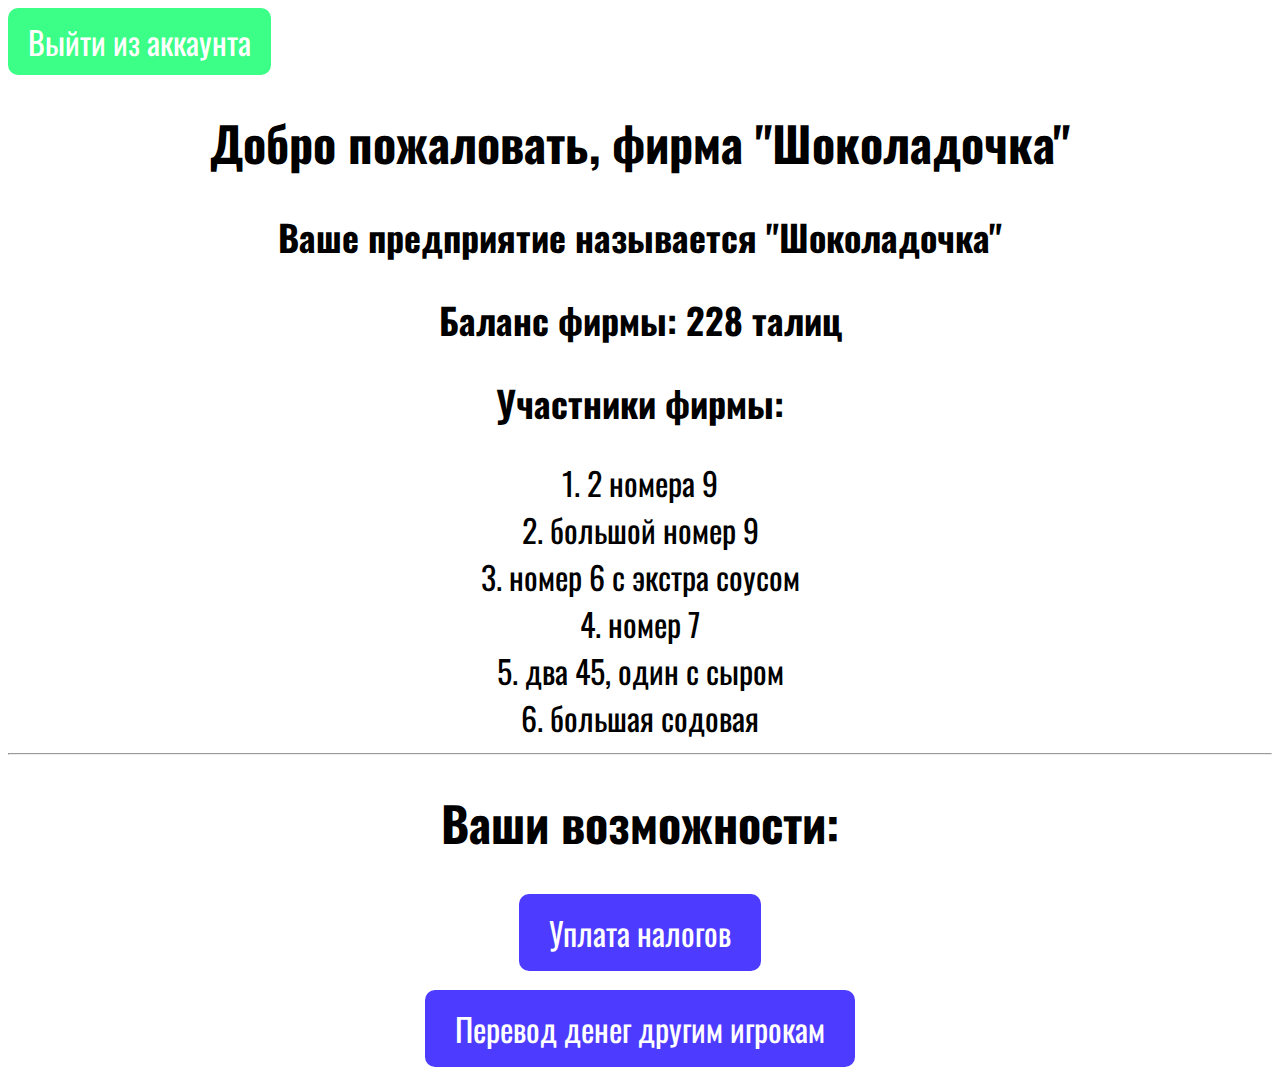
==== firm.html @ 36e72e40 "1" ====
<!DOCTYPE html>
<head>
    <meta charset="UTF-8">
    <link rel="stylesheet" href="style.css">
    <link href="https://fonts.googleapis.com/css2?family=Oswald&display=swap" rel="stylesheet">
    <meta name="viewport" content="width=device-width, initial-scale=1.0">
</head>
<body>
    <button class="exit">Выйти из аккаунта</button>
    <div class="main">
        <div id="info">
            <h1>Добро пожаловать, фирма "Шоколадочка"</h1>
            <h2>Ваше предприятие называется "Шоколадочка"</h2>
            <h2>Баланс фирмы: 228 талиц</h2>
            <h2>Участники фирмы:</h2>
            <li>1. 2 номера 9</li>
            <li>2. большой номер 9</li>
            <li>3. номер 6 с экстра соусом</li>
            <li>4. номер 7</li>
            <li>5. два 45, один с сыром</li>
            <li>6. большая содовая</li>
        </div>
        <hr>
        <h1>Ваши возможности:</h1>
        <div class="btns"></div>
            <button onclick="nalogi()" class="btn-purple">Уплата налогов</button><br>
            <button onclick="perevod()" class="btn-purple">Перевод денег другим игрокам</button><br>
        </div>
    </div>
    <script src="script.js"></script>
</body>
---- style.css ----
input::-webkit-outer-spin-button, /*Выпиливание стрелочек у <input type="number">*/
input::-webkit-inner-spin-button {
    -webkit-appearance: none;
    margin: 0; 
}

body {
    font-size: 1.5rem;
    font-family: 'Oswald', sans-serif;
}

li {
    font-size: 2rem;
}

input { /*Поля*/
    margin-left: auto;
    margin-right: auto;
    display: block;
    width: 50vw;
    height: 2.25rem;
    padding: 0.375rem 0.75rem;
    font-family: inherit;
    font-size: 1rem;
    line-height: 1.5;
    color: #212529;
    background-color: #fff;
    background-clip: padding-box;
    border: 1px solid #bdbdbd;
    border-radius: 10px;
    transition: border-color 0.15s ease-in-out, box-shadow 0.15s ease-in-out;
}

.submit { /*Кнопка авторизации*/
    background-color: #3bff86;
    border: none;
    color: white;
    padding: 10px 20px;
    text-align: center;
    text-decoration: none;
    display: inline-block;
    font-size: 2rem;
    cursor: pointer;
    transition: 0.3s;
    border-radius: 10px;
    margin: 20px;
    font-family: 'Oswald', sans-serif;
}
.submit:hover {
    box-shadow: 0 5px 10px 0 rgba(0, 0, 0, 0.238), 0 17px 50px 0 rgba(0, 0, 0, 0.3);
}
.submit:active {
    transition: none;
    background-color: #30d670cf;
}

.main {
    text-align: center;
}

/*----------Кнопки на странице (кроме кнопок в модалке)----------*/

.exit {
    background-color: #3bff86;
    border: none;
    color: white;
    padding: 10px 20px;
    text-align: center;
    text-decoration: none;
    display: inline-block;
    font-size: 2rem;
    cursor: pointer;
    transition: 0.3s;
    border-radius: 10px;
    font-family: 'Oswald', sans-serif;
}

.exit:hover {
    box-shadow: 0 5px 10px 0 rgba(0, 0, 0, 0.238), 0 17px 50px 0 rgba(0, 0, 0, 0.3);
}

.exit:active {
    transition: none;
    background-color: #30d670cf;
}

.btn-purple { /*Кнопочки*/
    background-color: #4d3bff;
    border: none;
    color: white;
    padding: 15px 30px;
    text-align: center;
    text-decoration: none;
    display: inline-block;
    font-size: 2rem;
    margin: 4px 2px 15px;
    cursor: pointer;
    transition: 0.3s;
    border-radius: 10px;
    font-family: 'Oswald', sans-serif;
}
.btn-purple:hover {
    box-shadow: 0 8px 16px 0 rgba(0, 0, 0, 0.238), 0 17px 50px 0 rgba(0, 0, 0, 0.3);
}
.btn-purple:active {
    transition: none;
    background-color: #4f3bffd1;
}
.btn-orange {
    background-color: #fe9654;
    border: none;
    color: white;
    padding: 10px 20px;
    text-align: center;
    text-decoration: none;
    display: inline-block;
    font-size: 1.5rem;
    margin: 4px 2px 15px;
    cursor: pointer;
    transition: 0.3s;
    border-radius: 10px;
    font-family: 'Oswald', sans-serif;
}
.btn-orange:hover {
    box-shadow: 0 8px 16px 0 rgba(0, 0, 0, 0.238), 0 17px 50px 0 rgba(0, 0, 0, 0.3);
}
.btn-orange:active {
    transition: none;
    background-color: #fe9554d1;
}
.btn-orange:disabled {
    cursor: not-allowed;
    background-color: #fe945280;
    box-shadow: none;
}

/*----------Модальное окошечко---------*/

.modal,
.pin_modal { /*Анимация появления модалки*/
    animation: 1s show ease;
}
@keyframes show {
    from { opacity: 0; }
    to { opacity: 1; }
}
.modal-overlay {
    position: fixed;
    top: 0;
    left: 0;
    bottom: 0;
    right: 0;
    background: rgba(0, 0, 0, .3);
}
.modal-window { /*Содержание модального окна*/
    width: 80vw;
    border-radius: 10px;
    background: #fff;
    margin: 20vh auto;
    text-align: center;
}

.modal-header {
    padding: 5px 10px;
}
.modal-title {
    font-size: 2rem;
    margin-left: auto;
    margin-right: auto;
    margin-bottom: 3vh;
}
.modal-body input {
    margin-bottom: 2vh;
}
/* .modal-submit,
.modal-cancel {
    background-color: #fe9654;
    border: none;
    color: white;
    padding: 10px 20px;
    text-align: center;
    text-decoration: none;
    display: inline-block;
    font-size: 1.5rem;
    margin: 4px 2px 15px;
    cursor: pointer;
    transition: 0.3s;
    border-radius: 10px;
    font-family: 'Oswald', sans-serif;
}
.modal-submit:hover,
.modal-cancel:hover {
    box-shadow: 0 8px 16px 0 rgba(0, 0, 0, 0.238), 0 17px 50px 0 rgba(0, 0, 0, 0.3);
}
.modal-submit:active,
.modal-cancel:active {
    transition: none;
    background-color: #fe9554d1;
}
.modal-submit:disabled {
    cursor: not-allowed;
    background-color: #fe945280;
    box-shadow: none;
} */

.modal-nalogi { /*Статус налогов*/
    background-color: #fe9654;
    border: none;
    color: white;
    padding: 7px 14px;
    text-align: center;
    text-decoration: none;
    display: inline-block;
    margin: 4px 2px 15px;
    border-radius: 10px;
}
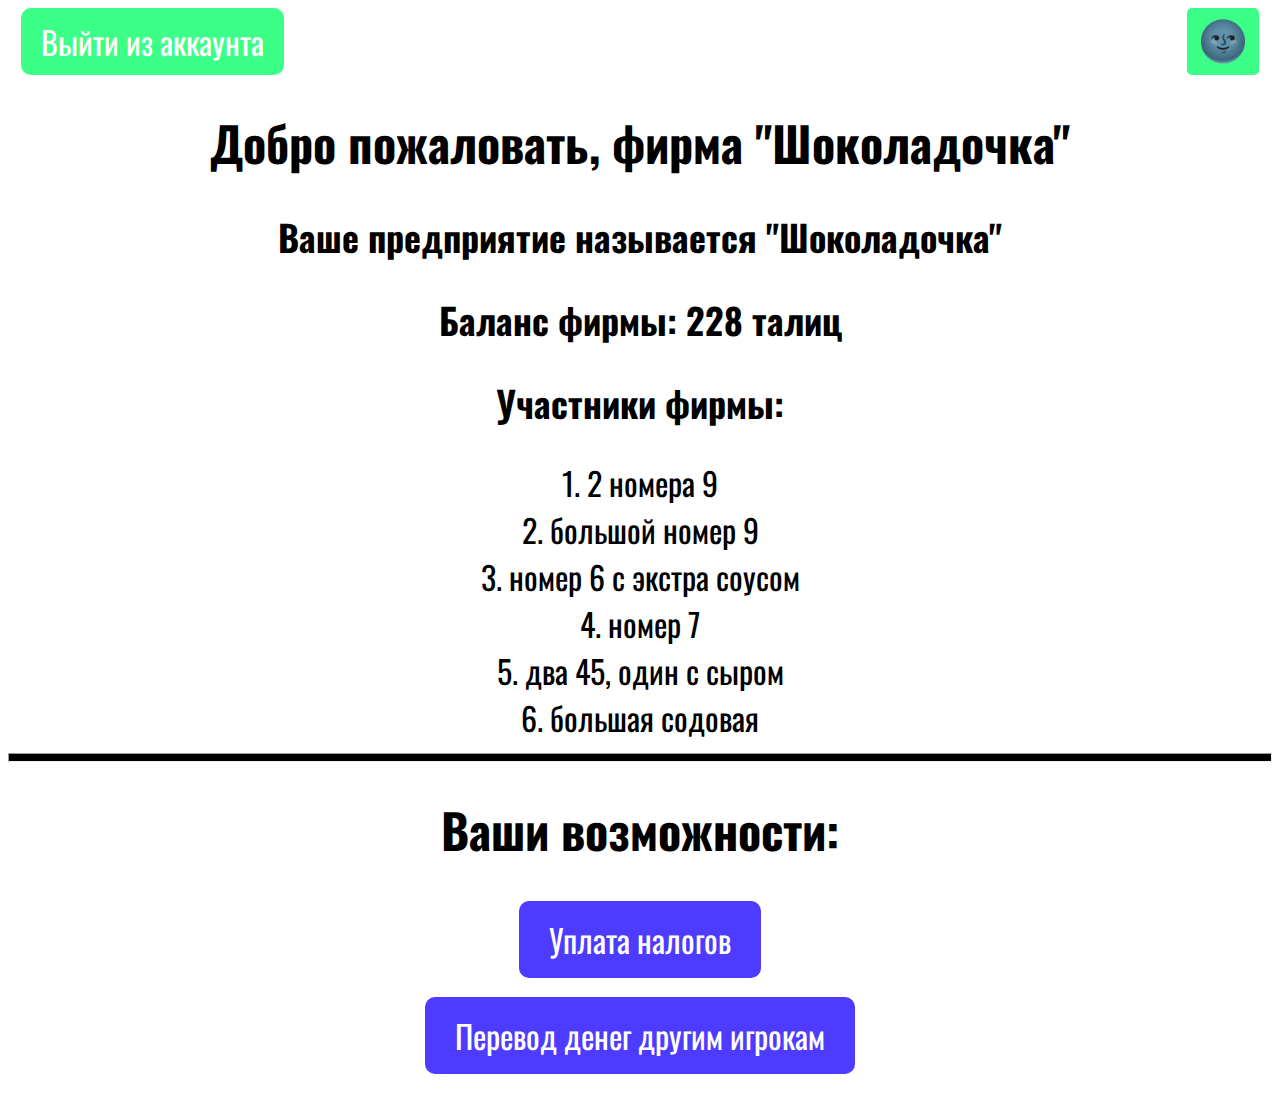
==== commit efa317f4: "o" ====
--- a/firm.html
+++ b/firm.html
@@ -4,9 +4,13 @@
     <link rel="stylesheet" href="style.css">
     <link href="https://fonts.googleapis.com/css2?family=Oswald&display=swap" rel="stylesheet">
     <meta name="viewport" content="width=device-width, initial-scale=1.0">
+    <title>Firm</title>
 </head>
 <body>
-    <button class="exit">Выйти из аккаунта</button>
+    <div class="start-btns">
+        <button class="btn-green">Выйти из аккаунта</button>
+        <button id="lightDarkToggle" onclick="lightDarkToggle(true)" class="lightDarkToggle">&#9728;</button>
+    </div>
     <div class="main">
         <div id="info">
             <h1>Добро пожаловать, фирма "Шоколадочка"</h1>
@@ -20,7 +24,7 @@
             <li>5. два 45, один с сыром</li>
             <li>6. большая содовая</li>
         </div>
-        <hr>
+        <hr id="main-hr">
         <h1>Ваши возможности:</h1>
         <div class="btns"></div>
             <button onclick="nalogi()" class="btn-purple">Уплата налогов</button><br>
@@ -28,4 +32,5 @@
         </div>
     </div>
     <script src="script.js"></script>
+    <script>lightDarkToggle()</script>
 </body>--- a/style.css
+++ b/style.css
@@ -31,7 +31,21 @@
     transition: border-color 0.15s ease-in-out, box-shadow 0.15s ease-in-out;
 }
 
-.submit { /*Кнопка авторизации*/
+.main {
+    text-align: center;
+}
+.main hr {
+    height: 0.75vh;
+    background-color: #000;
+}
+
+.start-btns { /*div с верхними кнопками на страничке*/
+    display: flex;
+    justify-content: space-between;
+    margin: auto 1vw auto 1vw;
+}
+
+.btn-green {
     background-color: #3bff86;
     border: none;
     color: white;
@@ -43,45 +57,31 @@
     cursor: pointer;
     transition: 0.3s;
     border-radius: 10px;
-    margin: 20px;
-    font-family: 'Oswald', sans-serif;
-}
-.submit:hover {
-    box-shadow: 0 5px 10px 0 rgba(0, 0, 0, 0.238), 0 17px 50px 0 rgba(0, 0, 0, 0.3);
-}
-.submit:active {
+    font-family: 'Oswald', sans-serif;
+}
+.btn-green:hover {
+    box-shadow: 0 10px 15px 0 #3dff8766, 0 15px 30px 0 #3dff8780;
+}
+.btn-green:active {
     transition: none;
     background-color: #30d670cf;
 }
 
-.main {
-    text-align: center;
-}
-
-/*----------Кнопки на странице (кроме кнопок в модалке)----------*/
-
-.exit {
+.lightDarkToggle {
+    align-content: start;
+    border: 5px solid #3bff86;
+    border-radius: 5px;
     background-color: #3bff86;
-    border: none;
-    color: white;
-    padding: 10px 20px;
-    text-align: center;
-    text-decoration: none;
-    display: inline-block;
-    font-size: 2rem;
-    cursor: pointer;
-    transition: 0.3s;
-    border-radius: 10px;
-    font-family: 'Oswald', sans-serif;
-}
-
-.exit:hover {
-    box-shadow: 0 5px 10px 0 rgba(0, 0, 0, 0.238), 0 17px 50px 0 rgba(0, 0, 0, 0.3);
-}
-
-.exit:active {
-    transition: none;
-    background-color: #30d670cf;
+    font-size: 2.5rem;
+    cursor: pointer;
+    transition: 0.5s;
+}
+.lightDarkToggle:hover {
+    box-shadow: 0 10px 15px 0 #3dff8766, 0 15px 30px 0 #3dff8780;
+}
+.lightDarkToggle:active {
+    background-color: #2cc165;
+    transition: none;
 }
 
 .btn-purple { /*Кнопочки*/
@@ -100,12 +100,13 @@
     font-family: 'Oswald', sans-serif;
 }
 .btn-purple:hover {
-    box-shadow: 0 8px 16px 0 rgba(0, 0, 0, 0.238), 0 17px 50px 0 rgba(0, 0, 0, 0.3);
+    box-shadow: 0 10px 15px 0 #513dff66, 0 15px 30px 0 #513dff80;
 }
 .btn-purple:active {
     transition: none;
     background-color: #4f3bffd1;
 }
+
 .btn-orange {
     background-color: #fe9654;
     border: none;
@@ -122,7 +123,7 @@
     font-family: 'Oswald', sans-serif;
 }
 .btn-orange:hover {
-    box-shadow: 0 8px 16px 0 rgba(0, 0, 0, 0.238), 0 17px 50px 0 rgba(0, 0, 0, 0.3);
+    box-shadow: 0 5px 15px 0 #fe945266, 0 10px 25px 0 #fe945280;
 }
 .btn-orange:active {
     transition: none;
@@ -150,7 +151,7 @@
     left: 0;
     bottom: 0;
     right: 0;
-    background: rgba(0, 0, 0, .3);
+    background: #0000004d;
 }
 .modal-window { /*Содержание модального окна*/
     width: 80vw;
@@ -172,37 +173,6 @@
 .modal-body input {
     margin-bottom: 2vh;
 }
-/* .modal-submit,
-.modal-cancel {
-    background-color: #fe9654;
-    border: none;
-    color: white;
-    padding: 10px 20px;
-    text-align: center;
-    text-decoration: none;
-    display: inline-block;
-    font-size: 1.5rem;
-    margin: 4px 2px 15px;
-    cursor: pointer;
-    transition: 0.3s;
-    border-radius: 10px;
-    font-family: 'Oswald', sans-serif;
-}
-.modal-submit:hover,
-.modal-cancel:hover {
-    box-shadow: 0 8px 16px 0 rgba(0, 0, 0, 0.238), 0 17px 50px 0 rgba(0, 0, 0, 0.3);
-}
-.modal-submit:active,
-.modal-cancel:active {
-    transition: none;
-    background-color: #fe9554d1;
-}
-.modal-submit:disabled {
-    cursor: not-allowed;
-    background-color: #fe945280;
-    box-shadow: none;
-} */
-
 .modal-nalogi { /*Статус налогов*/
     background-color: #fe9654;
     border: none;
@@ -213,4 +183,36 @@
     display: inline-block;
     margin: 4px 2px 15px;
     border-radius: 10px;
+}
+
+/*---------Министерства---------*/
+
+.main span {
+    margin: 10vw;
+}
+
+.log-table {
+    width: 80vw;
+    height: 70vh;
+    border-radius: 10px;
+    border: 10px solid #fe9654;
+    margin: 1vh auto 3vh auto;
+    overflow: auto;
+}
+.log-table button {
+    margin: 2vh auto;
+}
+.log-table hr {
+    height: 0.75vh;
+    background-color: #fe9654;
+}
+.log-table h2 {
+    color: #fe9654;
+    margin: auto 8vw auto 8vw;
+    text-align: center;
+}
+.log-table p {
+    color: #fe9654;
+    font-size: 1.5rem;
+    margin: 1vh auto;
 }